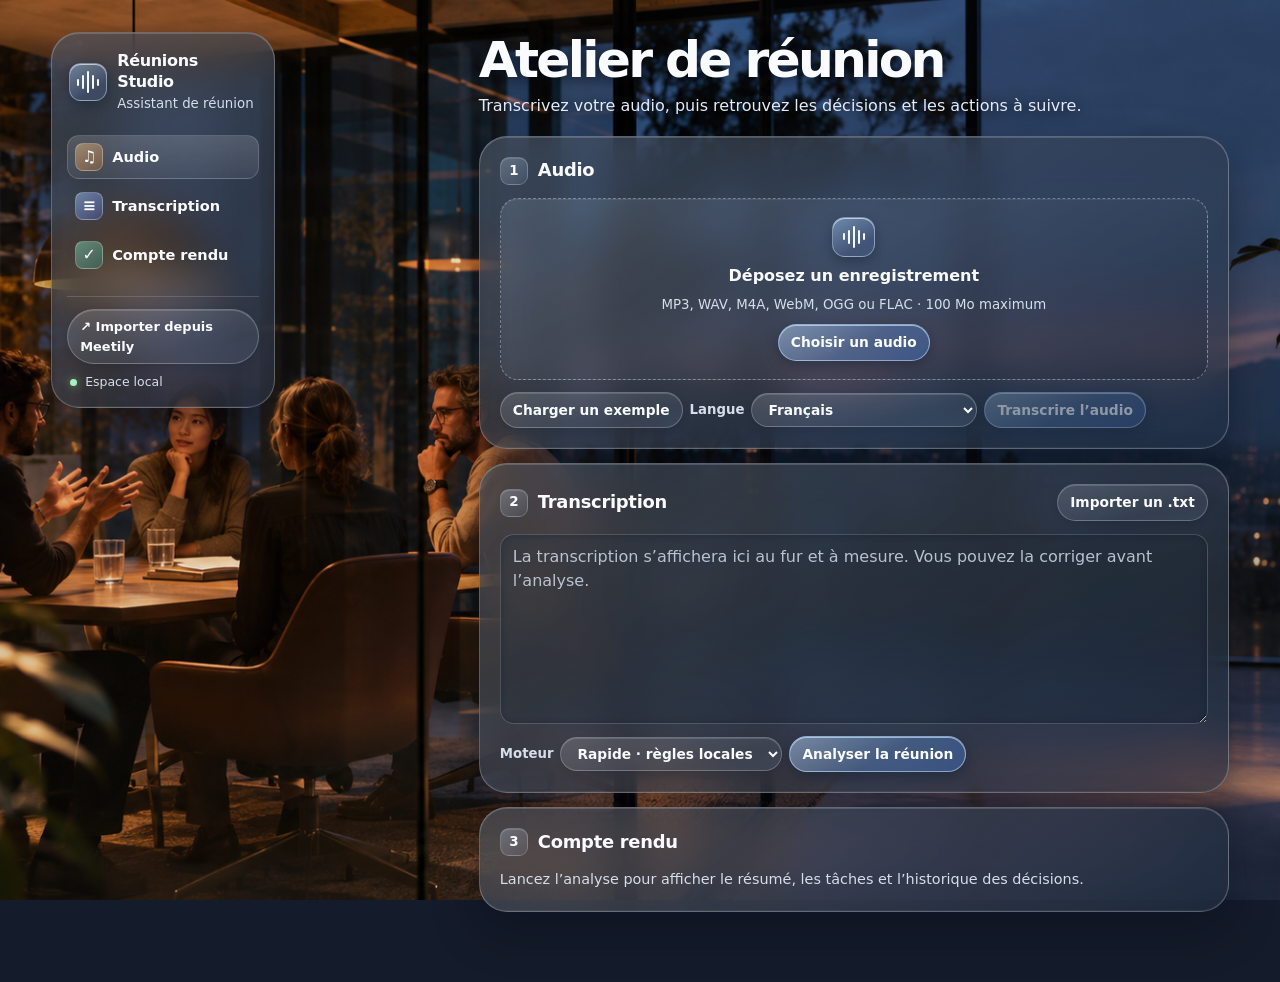
==== index.html @ 38d085d5 "Publish Réunions Studio" ====
<!doctype html>
<html lang="fr">
<head>
<meta charset="utf-8">
<meta name="viewport" content="width=device-width, initial-scale=1">
<title>Réunions Studio</title>
<link rel="stylesheet" href="style.css">
<script src="nlp.js" defer></script>
<script src="history.js" defer></script>
<script src="interface.js" defer></script>
</head>
<body>
<div class="workspace">
<aside class="sidebar glass">
  <div class="brand"><span class="appmark" aria-hidden="true"><i></i><i></i><i></i><i></i><i></i></span><div><strong>Réunions Studio</strong><small>Assistant de réunion</small></div></div>
  <nav aria-label="Parcours"><a href="#recording"><b aria-hidden="true">♫</b>Audio</a><a href="#transcription"><b aria-hidden="true">≡</b>Transcription</a><a href="#result"><b aria-hidden="true">✓</b>Compte rendu</a></nav>
  <div class="side-bottom"><button id="meetily" type="button"><span aria-hidden="true">↗</span> Importer depuis Meetily</button><div class="local"><span></span> Espace local</div></div>
</aside>
<main>
  <header class="intro"><h1>Atelier de réunion</h1><p>Transcrivez votre audio, puis retrouvez les décisions et les actions à suivre.</p></header>
  <section class="glass panel" id="recording">
    <div class="panel-title"><span class="step" aria-hidden="true">1</span><h2>Audio</h2></div>
    <div class="drop" id="drop"><span class="audio-mark" aria-hidden="true"><i></i><i></i><i></i><i></i><i></i></span><strong>Déposez un enregistrement</strong><small>MP3, WAV, M4A, WebM, OGG ou FLAC · 100 Mo maximum</small><button class="primary" id="choose-audio" type="button">Choisir un audio</button><input id="audio-file" type="file" accept="audio/*,.m4a,.mp3,.wav,.webm,.ogg,.flac" hidden></div>
    <div id="audio-area" hidden><p class="filename" id="filename"></p><audio id="player" controls preload="metadata"></audio></div>
    <div class="controls"><button id="example" type="button">Charger un exemple</button><label for="language">Langue</label><select id="language"><option value="fr">Français</option><option value="auto">Détection automatique</option><option value="ar">Arabe</option><option value="en">Anglais</option></select><button class="primary" id="transcribe" type="button" disabled>Transcrire l’audio</button></div>
    <div id="meetily-box" class="inset" hidden><div class="controls"><label for="meetily-list">Réunion Meetily</label><select id="meetily-list"></select><button id="meetily-load" type="button" disabled>Ouvrir la transcription</button></div><p class="status" id="meetily-status" role="status"></p></div>
    <p class="status" id="audio-status" role="status" aria-live="polite"></p>
  </section>
  <section class="glass panel" id="transcription">
    <div class="panel-title"><span class="step" aria-hidden="true">2</span><h2>Transcription</h2><button id="open-text" class="push" type="button">Importer un .txt</button><input id="text-file" type="file" accept=".txt,text/plain" hidden></div>
    <label class="sr-only" for="transcript">Texte de la réunion</label><textarea id="transcript" rows="7" maxlength="50000" placeholder="La transcription s’affichera ici au fur et à mesure. Vous pouvez la corriger avant l’analyse."></textarea>
    <div class="controls"><label for="mode">Moteur</label><select id="mode"><option value="rules">Rapide · règles locales</option><option value="ai">IA locale · Qwen</option></select><button class="primary" id="run" type="button">Analyser la réunion</button></div><p class="status" id="status" role="status"></p>
  </section>
  <section class="glass panel" id="result">
    <div class="panel-title"><span class="step" aria-hidden="true">3</span><h2>Compte rendu</h2></div>
    <p id="empty-result">Lancez l’analyse pour afficher le résumé, les tâches et l’historique des décisions.</p>
    <div id="result-content" hidden><div id="metrics" class="metrics"></div><div id="history"></div><div id="sections"></div><p id="review" role="status"></p><div class="controls"><button id="approve" class="primary" type="button">Valider le compte rendu</button><button id="markdown" type="button" disabled>Exporter Markdown</button><button id="json" type="button" disabled>Exporter JSON</button></div></div>
  </section>
</main>
</div>
</body>
</html>
---- style.css ----
:root {
  color-scheme: dark;
  font-family: -apple-system, BlinkMacSystemFont, "Segoe UI", system-ui, sans-serif;
  color: #fafbff;
  --muted: #d6deeb;
  --edge: rgba(255,255,255,.24);
  --light: rgba(255,255,255,.14);
  --field: rgba(10,17,32,.36);
  scroll-behavior: smooth;
}

* { box-sizing: border-box; }
body { margin: 0; min-height: 100vh; line-height: 1.5; background: #141b2a; }
body::before {
  content: "";
  position: fixed;
  inset: 0;
  z-index: 0;
  pointer-events: none;
  background: linear-gradient(90deg,#0c101921 0%,#0c101907 32%,#0c101936 68%,#0c101948 100%),
              url("meeting-wallpaper.png") 48% center / cover no-repeat;
}
[hidden] { display: none !important; }
.workspace {
  position: relative;
  width: min(1510px,100%);
  margin: auto;
  display: grid;
  grid-template-columns: 224px minmax(0,750px);
  justify-content: space-between;
  gap: clamp(24px,8vw,180px);
  align-items: start;
  padding: 32px clamp(24px,4vw,72px) 56px;
}
.glass {
  border-radius: 28px;
  border: 1px solid var(--edge);
  background: linear-gradient(145deg,rgba(255,255,255,.16),rgba(255,255,255,.045)),rgba(20,31,50,.58);
  box-shadow: 0 18px 45px #050b1763,inset 0 1px 0 rgba(255,255,255,.16),inset 0 -1px 0 rgba(255,255,255,.055);
  -webkit-backdrop-filter: blur(20px) saturate(140%);
  backdrop-filter: blur(20px) saturate(140%);
}
.sidebar { position: sticky; top: 32px; padding: 15px; display: flex; flex-direction: column; gap: 19px; }
.brand { display: flex; gap: 10px; align-items: center; line-height: 1.3; padding: 3px 2px; }
.brand strong { display: block; letter-spacing: -.02em; }
.brand small,.local,small,.status,.filename { color: var(--muted); }
.appmark,.audio-mark {
  flex: none; display: flex; justify-content: center; align-items: center; gap: 3px;
  width: 38px; height: 38px; border-radius: 12px;
  background: linear-gradient(150deg,#a9d6ff72,#51679a4f 70%);
  border: 1px solid #d8ecff65;
  box-shadow: 0 4px 12px #08101d53,inset 0 1px 0 #fff9;
}
.appmark i,.audio-mark i { width: 2px; height: 7px; border-radius: 3px; background: #f1f8ff; }
.appmark i:nth-child(2n),.audio-mark i:nth-child(2n) { height: 14px; }
.appmark i:nth-child(3),.audio-mark i:nth-child(3) { height: 22px; }
.sidebar nav { display: grid; gap: 5px; }
.sidebar a { display: flex; align-items: center; gap: 9px; padding: 7px; text-decoration: none; color: inherit; border: 1px solid transparent; border-radius: 12px; font-size: .91rem; font-weight: 620; }
.sidebar a:first-child,.sidebar a:hover { background: linear-gradient(#ffffff29,#ffffff12); border-color: #ffffff26; }
.sidebar a b { display: grid; place-items: center; flex: none; width: 28px; height: 28px; border-radius: 8px; background: linear-gradient(145deg,#f3c68975,#ad6b3970); border: 1px solid #ffffff3d; font-size: 16px; }
.sidebar a:nth-child(2) b { background: linear-gradient(145deg,#a3c7fd7f,#4857a97a); }
.sidebar a:nth-child(3) b { background: linear-gradient(145deg,#8ae3c078,#2f7c7470); }
.side-bottom { border-top: 1px solid #ffffff26; padding-top: 12px; }
.side-bottom button { width: 100%; text-align: left; font-size: .81rem; }
.local { font-size: .78rem; padding: 9px 3px 0; }
.local span { display: inline-block; width: 7px; height: 7px; border-radius: 50%; margin-right: 4px; background: #a5f1c3; box-shadow: 0 0 8px #a5f19690; }

main { min-width: 0; }
.intro { margin: 2px 0 18px; text-shadow: 0 2px 14px #060b18cc; }
.intro h1 { font-size: clamp(2rem,4.1vw,3.15rem); font-weight: 690; letter-spacing: -.055em; line-height: 1.05; margin: 0 0 7px; }
.intro p { margin: 0; color: #e5ebf8; }
.panel { padding: 20px; margin-bottom: 14px; scroll-margin-top: 14px; }
.panel-title { display: flex; flex-wrap: wrap; gap: 10px; align-items: center; margin-bottom: 13px; }
.panel h2,.panel h3,.panel p { margin: 0; }
.panel h2 { font-size: 1.12rem; font-weight: 660; letter-spacing: -.015em; }
.step {
  display: grid; place-items: center; width: 28px; height: 28px; border-radius: 9px;
  border: 1px solid #ffffff30; box-shadow: inset 0 1px 0 #ffffff25;
  background: linear-gradient(144deg,#d1e6ff43,#aac6f018); font-size: .84rem; font-weight: 680;
}
.push { margin-left: auto; }
.drop {
  display: grid; justify-items: center; gap: 7px; text-align: center;
  border: 1px dashed rgba(225,239,255,.38); border-radius: 18px; padding: 18px 10px;
  background: linear-gradient(160deg,rgba(213,231,255,.13),rgba(10,18,37,.22));
  box-shadow: inset 0 1px 0 #ffffff14;
}
.drop.hover { border-color: #b8dcff; background: #8dc3ff3f; }
.audio-mark { width: 43px; height: 40px; border-radius: 13px; }
.drop .primary { margin-top: 2px; }
.controls { display: flex; align-items: center; flex-wrap: wrap; gap: 7px; margin-top: 12px; }
.controls label { font-size: .83rem; font-weight: 640; color: var(--muted); }
button,select,input,textarea { font: inherit; color: inherit; }
button,select {
  background: linear-gradient(165deg,#f2f7ff29,#d7e6ff14 71%,#acc8ff1f);
  border: 1px solid #eef5ff3d; border-radius: 999px; padding: 7px 12px;
  box-shadow: inset 0 1px 0 #ffffff24,0 3px 7px #030b151c;
  font-size: .86rem; font-weight: 640; cursor: pointer;
}
select { max-width: 100%; }
select option { background: #28364e; color: #fff; }
button:hover:not(:disabled) { border-color: #f0f7ff85; background: linear-gradient(#eff7ff3d,#bad7ff26); }
button:active:not(:disabled) { transform: translateY(1px); }
button:disabled { cursor: default; opacity: .5; }
.primary { background: linear-gradient(150deg,#bbdcff7d,#6396df58 54%,#3c6dbd7d); border-color: #bbdcff93; box-shadow: inset 0 1px 0 #dbeeff99,0 4px 13px #07142565; }
.primary:hover:not(:disabled) { background: linear-gradient(150deg,#c2e4ffa6,#6eaaee80 60%,#4d7fc8a0); }
button:focus-visible,select:focus-visible,input:focus-visible,textarea:focus-visible,a:focus-visible { outline: 2px solid #a5d6ff; outline-offset: 3px; }
textarea,input {
  background: linear-gradient(160deg,#dceaff12,#a7c9ff08),var(--field);
  border: 1px solid #e4eeff2e; border-radius: 14px; padding: 10px 12px;
  min-width: 0; width: 100%; box-shadow: inset 0 1px 6px #060e1b43;
}
textarea { resize: vertical; display: block; }
textarea::placeholder,input::placeholder { color: #d4deec; opacity: .84; }
audio { width: 100%; display: block; height: 37px; }
.filename { margin: 9px 0 3px !important; font-size: .84rem; font-weight: 640; overflow-wrap: anywhere; }
.status { font-size: .86rem; margin-top: 7px !important; }
.status:empty { display: none; }
.error { color: #ffc4bf; }
.inset { border: 1px solid #dceaff2b; background: #e1ebff14; border-radius: 14px; padding: 9px; margin-top: 10px; }
.inset .controls { margin-top: 0; }
#empty-result,#review { color: var(--muted); font-size: .9rem; }
.metrics { display: grid; grid-template-columns: repeat(3,minmax(0,1fr)); gap: 7px; margin-bottom: 14px; }
.metrics div,.row,.timeline {
  border: 1px solid #e5efff30; border-radius: 15px; padding: 10px 11px;
  background: linear-gradient(145deg,#eff6ff23,#d9e9ff10 82%);
  box-shadow: inset 0 1px 0 #fff2;
}
.metrics div { font-size: .83rem; }
.metrics strong { display: block; font-size: 1.4rem; line-height: 1.15; }
.report-section,.history { border-top: 1px solid #e3edff24; padding-top: 10px; margin: 10px 0; }
.report-section h3,.history h3 { font-size: 1rem; }
.row,.timeline { margin-top: 7px; }
.row-fields { display: grid; grid-template-columns: 2fr 1fr 1fr; gap: 7px; }
.row label { display: block; font-size: .79rem; font-weight: 650; }
.row input { display: block; margin-top: 3px; }
.evidence { font-size: .8rem; color: var(--muted); margin-top: 6px; overflow-wrap: anywhere; display: flex; gap: 6px; align-items: baseline; }
.evidence button { font-size: .73rem; padding: 1px 7px; white-space: nowrap; color: #e1efff; }
.timeline h4 { margin: 0 0 4px; }
.timeline ol { margin: 6px 0; padding-left: 20px; }
.tag { font-size: .73rem; padding: 2px 7px; border-radius: 999px; border: 1px solid #edf5ff24; background: #e3efff20; font-weight: 670; margin-right: 5px; }
.tag.current { background: #76cba930; color: #c2f9db; }
.tag.conflict { background: #e9a5852d; color: #ffd0bc; }
.sr-only { position: absolute; width: 1px; height: 1px; overflow: hidden; clip-path: inset(50%); }

@media(max-width: 970px) {
  .workspace { grid-template-columns: 190px minmax(0,1fr); padding: 19px; gap: 18px; }
  .sidebar { top: 19px; padding: 12px; }
}
@media(max-width: 650px) {
  body::before { background-position: 20% center; }
  .workspace { display: block; padding: 11px; }
  .sidebar { position: static; gap: 8px; margin-bottom: 21px; }
  .sidebar nav { display: flex; flex-wrap: wrap; gap: 3px; }
  .sidebar a { font-size: .8rem; padding: 4px; }
  .sidebar a b { width: 22px; height: 22px; }
  .side-bottom { display: flex; align-items: center; gap: 9px; padding-top: 8px; }
  .side-bottom button { width: auto; }
  .local { padding: 0; }
  .panel { padding: 13px; border-radius: 20px; }
  .row-fields { grid-template-columns: 1fr; }
  .metrics { gap: 4px; }
  .metrics div { padding: 6px 4px; }
}
@media(prefers-reduced-motion: reduce) {
  :root { scroll-behavior: auto; }
}
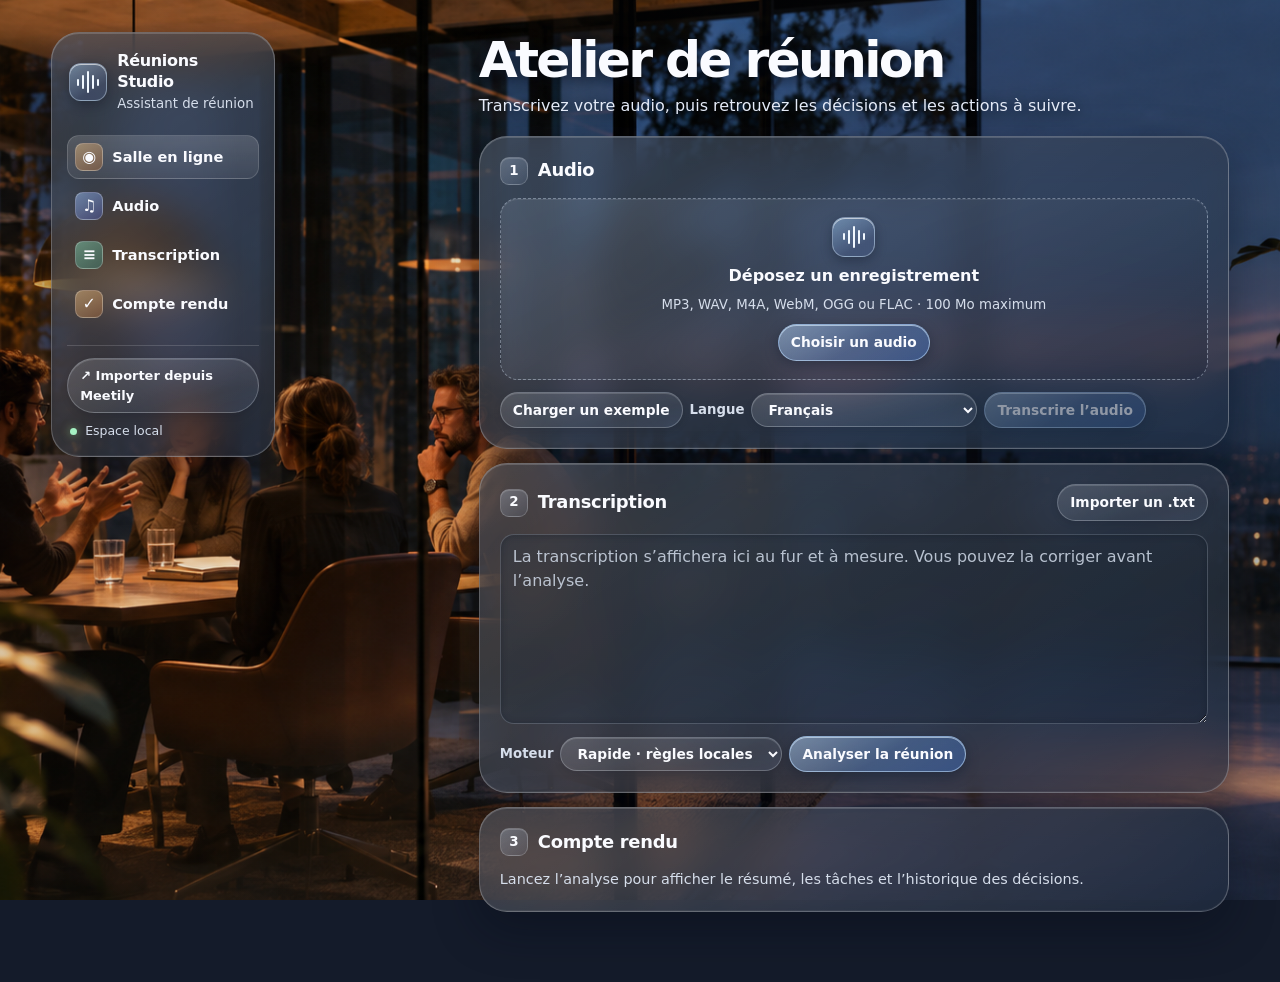
==== commit 150ffd0f: "Add standalone audio meeting rooms" ====
--- a/index.html
+++ b/index.html
@@ -7,13 +7,14 @@
 <link rel="stylesheet" href="style.css">
 <script src="nlp.js" defer></script>
 <script src="history.js" defer></script>
+<script src="room-draft.js" defer></script>
 <script src="interface.js" defer></script>
 </head>
 <body>
 <div class="workspace">
 <aside class="sidebar glass">
   <div class="brand"><span class="appmark" aria-hidden="true"><i></i><i></i><i></i><i></i><i></i></span><div><strong>Réunions Studio</strong><small>Assistant de réunion</small></div></div>
-  <nav aria-label="Parcours"><a href="#recording"><b aria-hidden="true">♫</b>Audio</a><a href="#transcription"><b aria-hidden="true">≡</b>Transcription</a><a href="#result"><b aria-hidden="true">✓</b>Compte rendu</a></nav>
+  <nav aria-label="Parcours"><a href="/salle"><b aria-hidden="true">◉</b>Salle en ligne</a><a href="#recording"><b aria-hidden="true">♫</b>Audio</a><a href="#transcription"><b aria-hidden="true">≡</b>Transcription</a><a href="#result"><b aria-hidden="true">✓</b>Compte rendu</a></nav>
   <div class="side-bottom"><button id="meetily" type="button"><span aria-hidden="true">↗</span> Importer depuis Meetily</button><div class="local"><span></span> Espace local</div></div>
 </aside>
 <main>
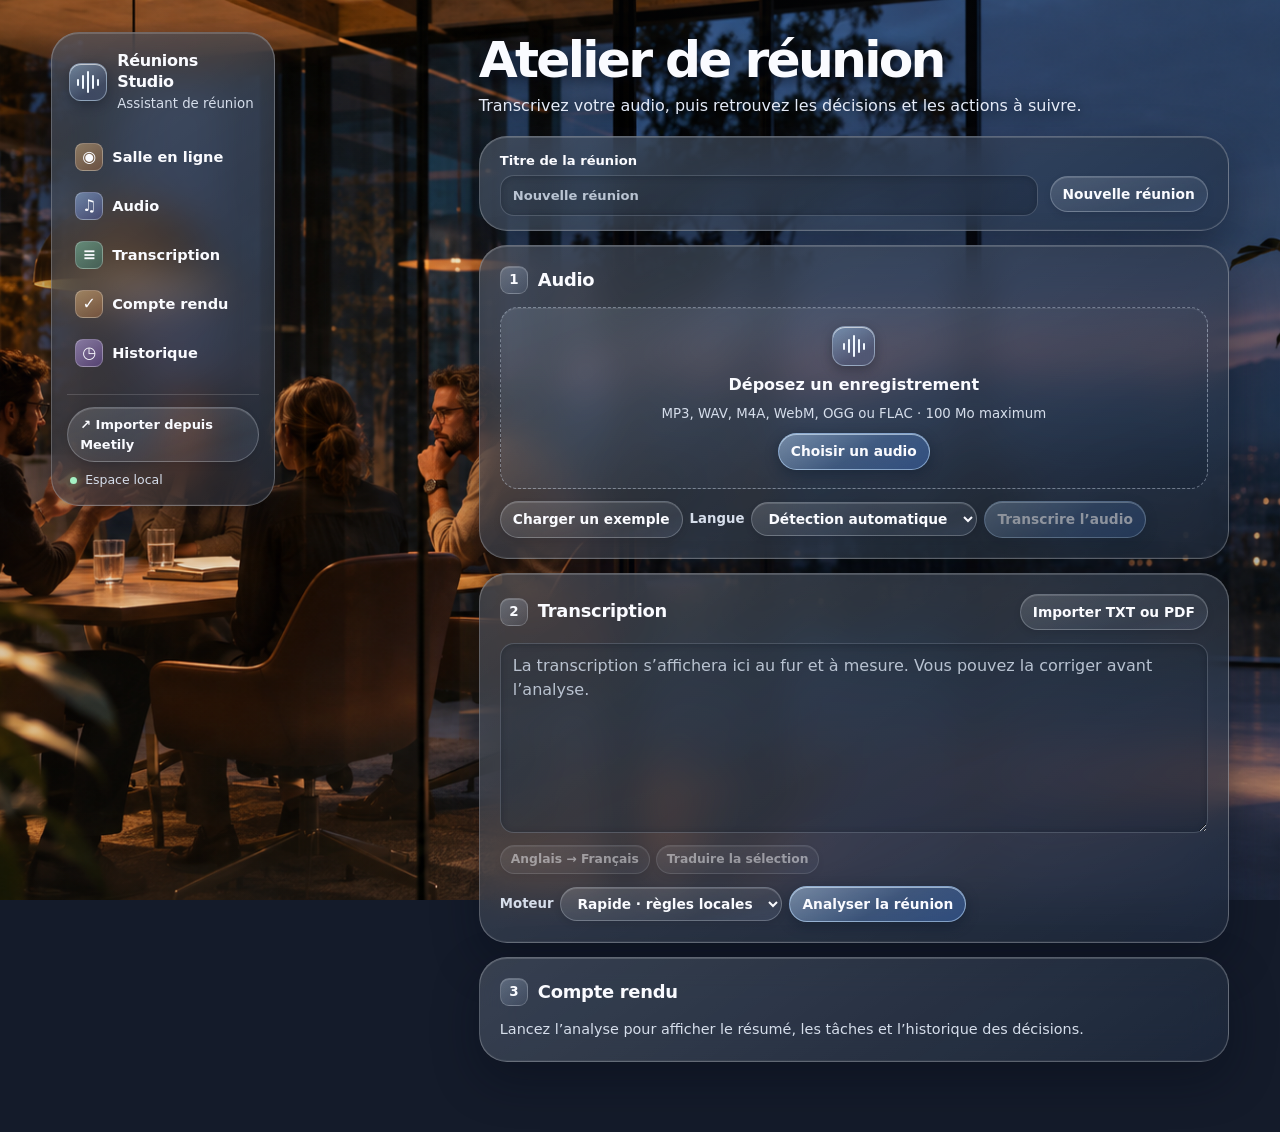
==== commit a12bb739: "Add video meetings, translations and local meeting history" ====
--- a/index.html
+++ b/index.html
@@ -8,28 +8,36 @@
 <script src="nlp.js" defer></script>
 <script src="history.js" defer></script>
 <script src="room-draft.js" defer></script>
+<script src="meeting-library.js" defer></script>
 <script src="interface.js" defer></script>
 </head>
 <body>
 <div class="workspace">
 <aside class="sidebar glass">
   <div class="brand"><span class="appmark" aria-hidden="true"><i></i><i></i><i></i><i></i><i></i></span><div><strong>Réunions Studio</strong><small>Assistant de réunion</small></div></div>
-  <nav aria-label="Parcours"><a href="/salle"><b aria-hidden="true">◉</b>Salle en ligne</a><a href="#recording"><b aria-hidden="true">♫</b>Audio</a><a href="#transcription"><b aria-hidden="true">≡</b>Transcription</a><a href="#result"><b aria-hidden="true">✓</b>Compte rendu</a></nav>
+  <nav aria-label="Parcours"><a href="/salle"><b aria-hidden="true">◉</b>Salle en ligne</a><a href="#recording"><b aria-hidden="true">♫</b>Audio</a><a href="#transcription"><b aria-hidden="true">≡</b>Transcription</a><a href="#result"><b aria-hidden="true">✓</b>Compte rendu</a><a href="/historique" id="library-link"><b aria-hidden="true">◷</b>Historique</a></nav>
   <div class="side-bottom"><button id="meetily" type="button"><span aria-hidden="true">↗</span> Importer depuis Meetily</button><div class="local"><span></span> Espace local</div></div>
 </aside>
-<main>
+<main id="workshop" inert>
   <header class="intro"><h1>Atelier de réunion</h1><p>Transcrivez votre audio, puis retrouvez les décisions et les actions à suivre.</p></header>
+  <div class="glass panel meeting-toolbar">
+    <label for="meeting-title">Titre de la réunion<input id="meeting-title" maxlength="120" placeholder="Nouvelle réunion"></label>
+    <a class="button-link" id="new-meeting" href="/?nouvelle">Nouvelle réunion</a>
+    <p class="status" id="save-status" role="status"></p>
+  </div>
   <section class="glass panel" id="recording">
     <div class="panel-title"><span class="step" aria-hidden="true">1</span><h2>Audio</h2></div>
     <div class="drop" id="drop"><span class="audio-mark" aria-hidden="true"><i></i><i></i><i></i><i></i><i></i></span><strong>Déposez un enregistrement</strong><small>MP3, WAV, M4A, WebM, OGG ou FLAC · 100 Mo maximum</small><button class="primary" id="choose-audio" type="button">Choisir un audio</button><input id="audio-file" type="file" accept="audio/*,.m4a,.mp3,.wav,.webm,.ogg,.flac" hidden></div>
     <div id="audio-area" hidden><p class="filename" id="filename"></p><audio id="player" controls preload="metadata"></audio></div>
-    <div class="controls"><button id="example" type="button">Charger un exemple</button><label for="language">Langue</label><select id="language"><option value="fr">Français</option><option value="auto">Détection automatique</option><option value="ar">Arabe</option><option value="en">Anglais</option></select><button class="primary" id="transcribe" type="button" disabled>Transcrire l’audio</button></div>
+    <div class="controls"><button id="example" type="button">Charger un exemple</button><label for="language">Langue</label><select id="language"><option value="auto">Détection automatique</option><option value="fr">Français</option><option value="ar">Arabe</option><option value="en">Anglais</option></select><button class="primary" id="transcribe" type="button" disabled>Transcrire l’audio</button></div>
     <div id="meetily-box" class="inset" hidden><div class="controls"><label for="meetily-list">Réunion Meetily</label><select id="meetily-list"></select><button id="meetily-load" type="button" disabled>Ouvrir la transcription</button></div><p class="status" id="meetily-status" role="status"></p></div>
     <p class="status" id="audio-status" role="status" aria-live="polite"></p>
   </section>
   <section class="glass panel" id="transcription">
-    <div class="panel-title"><span class="step" aria-hidden="true">2</span><h2>Transcription</h2><button id="open-text" class="push" type="button">Importer un .txt</button><input id="text-file" type="file" accept=".txt,text/plain" hidden></div>
+    <div class="panel-title"><span class="step" aria-hidden="true">2</span><h2>Transcription</h2><button id="open-text" class="push" type="button">Importer TXT ou PDF</button><input id="text-file" type="file" accept=".txt,.pdf,text/plain,application/pdf" hidden></div>
     <label class="sr-only" for="transcript">Texte de la réunion</label><textarea id="transcript" rows="7" maxlength="50000" placeholder="La transcription s’affichera ici au fur et à mesure. Vous pouvez la corriger avant l’analyse."></textarea>
+    <div class="controls translation-controls" aria-label="Traduction de la transcription"><button id="translate-transcript" type="button">Anglais → Français</button><button id="translate-selection" type="button" title="Sélectionnez d’abord les mots en anglais dans la transcription">Traduire la sélection</button></div>
+    <p id="transcript-translation" class="translation" aria-live="polite" hidden></p>
     <div class="controls"><label for="mode">Moteur</label><select id="mode"><option value="rules">Rapide · règles locales</option><option value="ai">IA locale · Qwen</option></select><button class="primary" id="run" type="button">Analyser la réunion</button></div><p class="status" id="status" role="status"></p>
   </section>
   <section class="glass panel" id="result">
@@ -38,6 +46,25 @@
     <div id="result-content" hidden><div id="metrics" class="metrics"></div><div id="history"></div><div id="sections"></div><p id="review" role="status"></p><div class="controls"><button id="approve" class="primary" type="button">Valider le compte rendu</button><button id="markdown" type="button" disabled>Exporter Markdown</button><button id="json" type="button" disabled>Exporter JSON</button></div></div>
   </section>
 </main>
+<main id="meeting-library" hidden>
+  <header class="intro"><h1>Historique</h1><p>Les 5 dernières réunions enregistrées dans ce navigateur.</p></header>
+  <section class="glass panel" aria-label="Réunions sauvegardées">
+    <div class="panel-title"><h2>Réunions récentes</h2><a class="button-link push" id="library-new-meeting" href="/?nouvelle">Nouvelle réunion</a></div>
+    <p id="library-status" class="status" role="status">Chargement des réunions…</p>
+    <ul id="meeting-list" class="meeting-list"></ul>
+  </section>
+  <dialog id="delete-meeting" class="glass delete-dialog" aria-labelledby="delete-meeting-heading" aria-describedby="delete-meeting-description">
+    <form id="delete-meeting-form">
+      <h2 id="delete-meeting-heading">Supprimer la réunion ?</h2>
+      <p id="delete-meeting-description">« <strong id="delete-meeting-title"></strong> » sera supprimée avec son audio, sa transcription et son compte rendu.</p>
+      <p id="delete-meeting-status" class="status error" role="alert"></p>
+      <div class="delete-dialog-actions">
+        <button type="button" id="cancel-delete" autofocus>Annuler</button>
+        <button type="submit" id="confirm-delete" class="danger">Supprimer</button>
+      </div>
+    </form>
+  </dialog>
+</main>
 </div>
 </body>
 </html>
--- a/style.css
+++ b/style.css
@@ -56,10 +56,11 @@
 .appmark i:nth-child(3),.audio-mark i:nth-child(3) { height: 22px; }
 .sidebar nav { display: grid; gap: 5px; }
 .sidebar a { display: flex; align-items: center; gap: 9px; padding: 7px; text-decoration: none; color: inherit; border: 1px solid transparent; border-radius: 12px; font-size: .91rem; font-weight: 620; }
-.sidebar a:first-child,.sidebar a:hover { background: linear-gradient(#ffffff29,#ffffff12); border-color: #ffffff26; }
+.sidebar a:hover,.sidebar a[aria-current="page"] { background: linear-gradient(#ffffff29,#ffffff12); border-color: #ffffff42; }
 .sidebar a b { display: grid; place-items: center; flex: none; width: 28px; height: 28px; border-radius: 8px; background: linear-gradient(145deg,#f3c68975,#ad6b3970); border: 1px solid #ffffff3d; font-size: 16px; }
 .sidebar a:nth-child(2) b { background: linear-gradient(145deg,#a3c7fd7f,#4857a97a); }
 .sidebar a:nth-child(3) b { background: linear-gradient(145deg,#8ae3c078,#2f7c7470); }
+.sidebar a:nth-child(5) b { background: linear-gradient(145deg,#d2b8ff80,#7753af7a); }
 .side-bottom { border-top: 1px solid #ffffff26; padding-top: 12px; }
 .side-bottom button { width: 100%; text-align: left; font-size: .81rem; }
 .local { font-size: .78rem; padding: 9px 3px 0; }
@@ -91,12 +92,14 @@
 .controls { display: flex; align-items: center; flex-wrap: wrap; gap: 7px; margin-top: 12px; }
 .controls label { font-size: .83rem; font-weight: 640; color: var(--muted); }
 button,select,input,textarea { font: inherit; color: inherit; }
-button,select {
+button,select,.button-link {
   background: linear-gradient(165deg,#f2f7ff29,#d7e6ff14 71%,#acc8ff1f);
   border: 1px solid #eef5ff3d; border-radius: 999px; padding: 7px 12px;
   box-shadow: inset 0 1px 0 #ffffff24,0 3px 7px #030b151c;
   font-size: .86rem; font-weight: 640; cursor: pointer;
 }
+.button-link { display: inline-block; color: inherit; text-decoration: none; text-align: center; }
+.button-link:hover { border-color: #f0f7ff85; background: linear-gradient(#eff7ff3d,#bad7ff26); }
 select { max-width: 100%; }
 select option { background: #28364e; color: #fff; }
 button:hover:not(:disabled) { border-color: #f0f7ff85; background: linear-gradient(#eff7ff3d,#bad7ff26); }
@@ -130,6 +133,12 @@
 .metrics strong { display: block; font-size: 1.4rem; line-height: 1.15; }
 .report-section,.history { border-top: 1px solid #e3edff24; padding-top: 10px; margin: 10px 0; }
 .report-section h3,.history h3 { font-size: 1rem; }
+.summary-heading { display:flex; align-items:center; justify-content:space-between; flex-wrap:wrap; gap:8px; }
+.translation-controls { display:flex; flex-wrap:wrap; gap:6px; }
+.translation-controls button { font-size:.77rem; padding:4px 10px; }
+.translation-controls button[aria-pressed=true] { background:#95bfff37; border-color:#c8e3ff94; }
+.translation { margin:8px 0; padding:9px 12px; border:1px solid #e4eeff39; border-radius:12px; background:#b5d0ff18; white-space:pre-wrap; overflow-wrap:anywhere; }
+#transcript-translation { max-height:20rem; overflow:auto; }
 .row,.timeline { margin-top: 7px; }
 .row-fields { display: grid; grid-template-columns: 2fr 1fr 1fr; gap: 7px; }
 .row label { display: block; font-size: .79rem; font-weight: 650; }
@@ -141,6 +150,36 @@
 .tag { font-size: .73rem; padding: 2px 7px; border-radius: 999px; border: 1px solid #edf5ff24; background: #e3efff20; font-weight: 670; margin-right: 5px; }
 .tag.current { background: #76cba930; color: #c2f9db; }
 .tag.conflict { background: #e9a5852d; color: #ffd0bc; }
+.meeting-toolbar { display: flex; flex-wrap: wrap; align-items: end; gap: 8px 12px; padding: 14px 20px; }
+.meeting-toolbar label { flex: 1 1 12rem; font-size: .82rem; font-weight: 640; }
+.meeting-toolbar input { display: block; margin-top: 4px; }
+.meeting-toolbar .button-link { margin-bottom: 4px; }
+.meeting-toolbar .status { flex: 0 0 100%; margin: 0 !important; }
+.meeting-list { list-style: none; padding: 0; margin: 0; display: grid; gap: 9px; }
+.meeting-item {
+  display: grid; grid-template-columns: minmax(0,1fr) auto; align-items: start;
+  border: 1px solid #e5efff30; border-radius: 16px;
+  background: linear-gradient(145deg,#eff6ff23,#d9e9ff10 82%);
+}
+.meeting-item:hover { border-color: #c4e1ff90; background: linear-gradient(145deg,#d6e7ff40,#97b8f423); }
+.meeting-card {
+  display: grid; grid-template-columns: minmax(0,1fr) auto; align-items: baseline; gap: 5px 12px;
+  padding: 12px 14px; border-radius: 16px;
+  color: inherit; text-decoration: none; overflow-wrap: anywhere;
+}
+.meeting-card:hover strong { text-decoration: underline; text-underline-offset: 3px; }
+.meeting-card time,.meeting-preview { color: var(--muted); font-size: .83rem; }
+.meeting-card-meta,.meeting-preview { grid-column: 1 / -1; }
+.meeting-card-meta { display: flex; flex-wrap: wrap; gap: 4px 6px; }
+.meeting-card-meta .tag { margin: 0; }
+.danger { color: #ffe0df; background: linear-gradient(150deg,#ffc5d32d,#ae4a6345); border-color: #ffc5d350; }
+.danger:hover:not(:disabled) { background: linear-gradient(150deg,#ffc5d34d,#ae4a6375); border-color: #ffc5d394; }
+.remove-meeting { margin: 10px 10px 10px 0; padding: 5px 10px; font-size: .77rem; }
+.delete-dialog { color: inherit; width: min(420px,calc(100% - 28px)); padding: 22px; background-color: #192437f2; }
+.delete-dialog::backdrop { background: #060c18a8; backdrop-filter: blur(4px); }
+.delete-dialog h2 { margin: 0 0 8px; font-size: 1.2rem; }
+.delete-dialog p { margin: 0; overflow-wrap: anywhere; }
+.delete-dialog-actions { display: flex; justify-content: flex-end; gap: 8px; margin-top: 18px; }
 .sr-only { position: absolute; width: 1px; height: 1px; overflow: hidden; clip-path: inset(50%); }
 
 @media(max-width: 970px) {
@@ -161,6 +200,7 @@
   .row-fields { grid-template-columns: 1fr; }
   .metrics { gap: 4px; }
   .metrics div { padding: 6px 4px; }
+  .meeting-card { grid-template-columns: 1fr; }
 }
 @media(prefers-reduced-motion: reduce) {
   :root { scroll-behavior: auto; }
